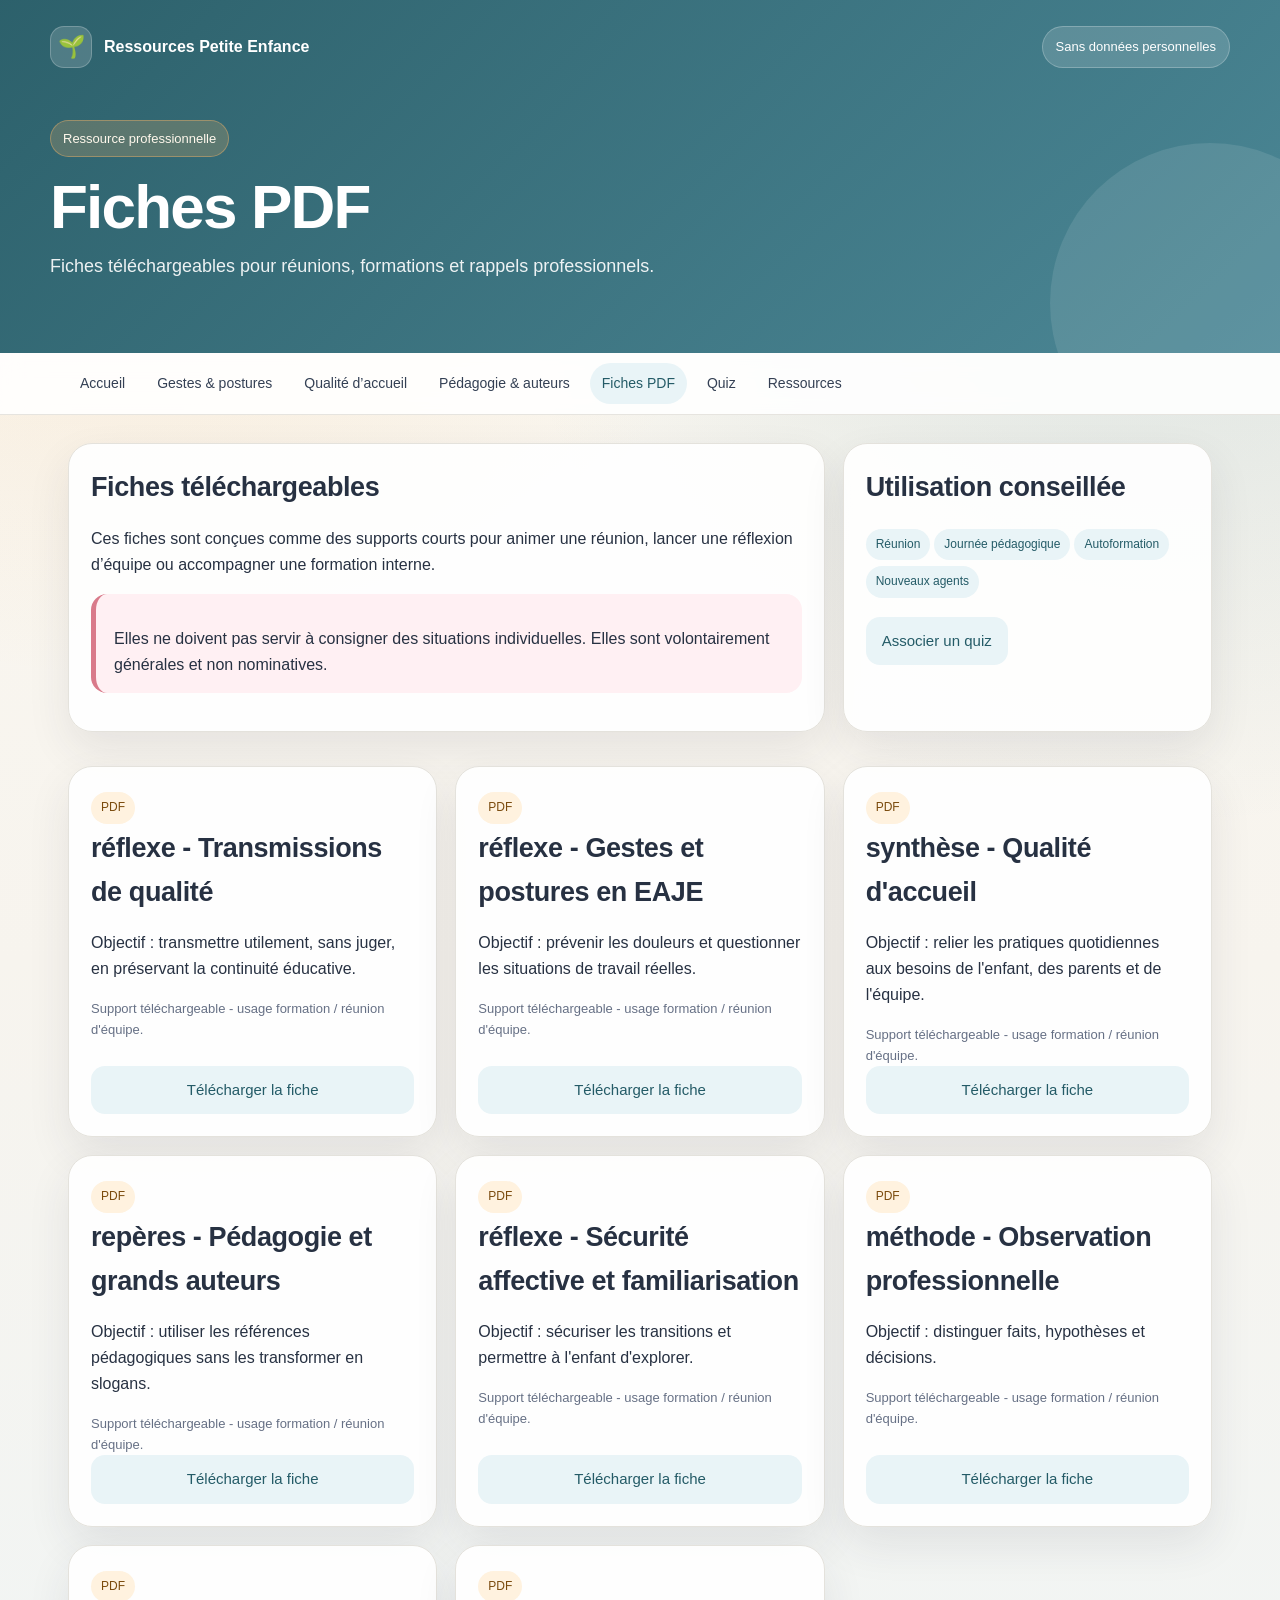
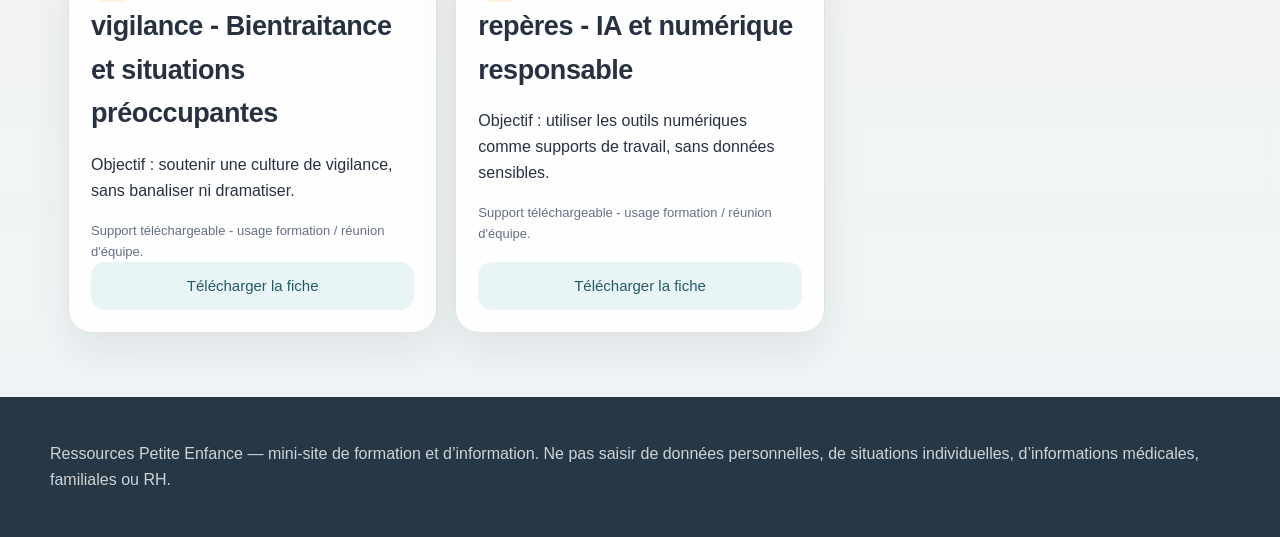
==== fiches.html @ 7a2f5517 "Add files via upload" ====
<!doctype html><html lang="fr"><head><meta charset="utf-8"><meta name="viewport" content="width=device-width, initial-scale=1"><title>Fiches PDF · Ressources Petite Enfance</title><meta name="description" content="Fiches téléchargeables pour réunions, formations et rappels professionnels."><link rel="stylesheet" href="style.css"></head><body><header class="site-header"><div class="header-inner"><div class="header-top"><div class="logo"><span class="logo-mark">🌱</span><span>Ressources Petite Enfance</span></div><span class="top-pill">Sans données personnelles</span></div><div class="hero"><span class="eyebrow">Ressource professionnelle</span><h1>Fiches PDF</h1><p>Fiches téléchargeables pour réunions, formations et rappels professionnels.</p></div></div></header><nav class="navbar"><div class="nav-inner"><a class="nav-link " href="index.html">Accueil</a>
<a class="nav-link " href="gestes-postures.html">Gestes & postures</a>
<a class="nav-link " href="qualite-accueil.html">Qualité d’accueil</a>
<a class="nav-link " href="pedagogie-auteurs.html">Pédagogie & auteurs</a>
<a class="nav-link active" href="fiches.html">Fiches PDF</a>
<a class="nav-link " href="quiz.html">Quiz</a>
<a class="nav-link " href="ressources.html">Ressources</a></div></nav><main>
<section class="grid"><article class="card span-8"><h2>Fiches téléchargeables</h2><p>Ces fiches sont conçues comme des supports courts pour animer une réunion, lancer une réflexion d’équipe ou accompagner une formation interne.</p><div class="callout warning"><p>Elles ne doivent pas servir à consigner des situations individuelles. Elles sont volontairement générales et non nominatives.</p></div></article><aside class="card span-4"><h2>Utilisation conseillée</h2><p><span class="pill">Réunion</span><span class="pill">Journée pédagogique</span><span class="pill">Autoformation</span><span class="pill">Nouveaux agents</span></p><a class="btn ghost" href="quiz.html">Associer un quiz</a></aside></section>
<section class="section-block download-grid"><article class="card download-card"><div><span class="pill orange">PDF</span><h2>réflexe - Transmissions de qualité</h2><p>Objectif : transmettre utilement, sans juger, en préservant la continuité éducative.</p><p class="meta">Support téléchargeable - usage formation / réunion d'équipe.</p></div><a class="btn ghost" href="fiche-transmissions-qualite.pdf" download>Télécharger la fiche</a></article><article class="card download-card"><div><span class="pill orange">PDF</span><h2>réflexe - Gestes et postures en EAJE</h2><p>Objectif : prévenir les douleurs et questionner les situations de travail réelles.</p><p class="meta">Support téléchargeable - usage formation / réunion d'équipe.</p></div><a class="btn ghost" href="fiche-gestes-postures-eaje.pdf" download>Télécharger la fiche</a></article><article class="card download-card"><div><span class="pill orange">PDF</span><h2>synthèse - Qualité d&#x27;accueil</h2><p>Objectif : relier les pratiques quotidiennes aux besoins de l&#x27;enfant, des parents et de l&#x27;équipe.</p><p class="meta">Support téléchargeable - usage formation / réunion d'équipe.</p></div><a class="btn ghost" href="fiche-qualite-accueil.pdf" download>Télécharger la fiche</a></article><article class="card download-card"><div><span class="pill orange">PDF</span><h2>repères - Pédagogie et grands auteurs</h2><p>Objectif : utiliser les références pédagogiques sans les transformer en slogans.</p><p class="meta">Support téléchargeable - usage formation / réunion d'équipe.</p></div><a class="btn ghost" href="fiche-pedagogie-auteurs.pdf" download>Télécharger la fiche</a></article><article class="card download-card"><div><span class="pill orange">PDF</span><h2>réflexe - Sécurité affective et familiarisation</h2><p>Objectif : sécuriser les transitions et permettre à l&#x27;enfant d&#x27;explorer.</p><p class="meta">Support téléchargeable - usage formation / réunion d'équipe.</p></div><a class="btn ghost" href="fiche-securite-affective-familiarisation.pdf" download>Télécharger la fiche</a></article><article class="card download-card"><div><span class="pill orange">PDF</span><h2>méthode - Observation professionnelle</h2><p>Objectif : distinguer faits, hypothèses et décisions.</p><p class="meta">Support téléchargeable - usage formation / réunion d'équipe.</p></div><a class="btn ghost" href="fiche-observation-professionnelle.pdf" download>Télécharger la fiche</a></article><article class="card download-card"><div><span class="pill orange">PDF</span><h2>vigilance - Bientraitance et situations préoccupantes</h2><p>Objectif : soutenir une culture de vigilance, sans banaliser ni dramatiser.</p><p class="meta">Support téléchargeable - usage formation / réunion d'équipe.</p></div><a class="btn ghost" href="fiche-bientraitance-vigilance.pdf" download>Télécharger la fiche</a></article><article class="card download-card"><div><span class="pill orange">PDF</span><h2>repères - IA et numérique responsable</h2><p>Objectif : utiliser les outils numériques comme supports de travail, sans données sensibles.</p><p class="meta">Support téléchargeable - usage formation / réunion d'équipe.</p></div><a class="btn ghost" href="fiche-ia-numerique-responsable.pdf" download>Télécharger la fiche</a></article></section>
</main><footer><div class="footer-inner"><p>Ressources Petite Enfance — mini-site de formation et d’information. Ne pas saisir de données personnelles, de situations individuelles, d’informations médicales, familiales ou RH.</p></div></footer><script src="quiz-data.js"></script><script src="app.js"></script></body></html>
---- style.css ----
:root{--fond:#f7f4ee;--texte:#273142;--muted:#667085;--primary:#3f7f8f;--primary-dark:#245b67;--secondary:#f2b366;--soft:#e9f4f7;--card:#fff;--border:#e4e2dc;--shadow:0 18px 44px rgba(39,49,66,.09);--radius:24px}
*{box-sizing:border-box}html{scroll-behavior:smooth}body{margin:0;font-family:"Segoe UI",Arial,sans-serif;color:var(--texte);background:radial-gradient(circle at 10% 0%,rgba(242,179,102,.23),transparent 28%),radial-gradient(circle at 92% 6%,rgba(63,127,143,.18),transparent 30%),linear-gradient(180deg,#fbf8f1 0%,#f7f4ee 45%,#eef5f7 100%);line-height:1.62}
a{color:var(--primary-dark);text-decoration:none}a:hover{text-decoration:underline}.site-header{position:relative;overflow:hidden;color:#fff;background:linear-gradient(135deg,rgba(36,91,103,.96),rgba(63,127,143,.92));padding:26px 18px 34px}.site-header:after{content:"";position:absolute;right:-90px;bottom:-110px;width:320px;height:320px;border-radius:50%;background:rgba(255,255,255,.1)}
.header-inner,.nav-inner,main,.footer-inner{max-width:1180px;margin:0 auto}.header-top{display:flex;align-items:center;justify-content:space-between;gap:18px;position:relative;z-index:2}.logo{display:flex;align-items:center;gap:12px;font-weight:750}.logo-mark{width:42px;height:42px;border-radius:14px;display:grid;place-items:center;background:rgba(255,255,255,.16);border:1px solid rgba(255,255,255,.22);font-size:22px}.top-pill{background:rgba(255,255,255,.15);border:1px solid rgba(255,255,255,.24);padding:9px 13px;border-radius:999px;font-size:13px}
.hero{position:relative;z-index:2;padding:52px 0 16px;max-width:900px}.eyebrow{display:inline-flex;color:#fff8ec;background:rgba(242,179,102,.22);border:1px solid rgba(242,179,102,.42);border-radius:999px;padding:7px 12px;font-size:13px;margin-bottom:18px}.hero h1{margin:0 0 14px;font-size:clamp(34px,6vw,62px);line-height:1.02;letter-spacing:-1.8px}.hero p{margin:0 0 22px;max-width:790px;color:rgba(255,255,255,.91);font-size:18px}.hero-actions{display:flex;flex-wrap:wrap;gap:12px}
.btn{border:0;cursor:pointer;display:inline-flex;align-items:center;justify-content:center;gap:9px;padding:12px 16px;border-radius:14px;font-size:15px;color:#fff;background:var(--primary);box-shadow:0 10px 22px rgba(36,91,103,.18);text-decoration:none}.btn:hover{transform:translateY(-1px);text-decoration:none}.btn.secondary{color:#533614;background:var(--secondary)}.btn.ghost{color:var(--primary-dark);background:var(--soft);box-shadow:none}.btn.light{color:#fff;background:rgba(255,255,255,.16);border:1px solid rgba(255,255,255,.24);box-shadow:none}
.navbar{position:sticky;top:0;z-index:50;background:rgba(255,255,255,.88);backdrop-filter:blur(10px);border-bottom:1px solid rgba(228,226,220,.9)}.nav-inner{display:flex;align-items:center;gap:8px;overflow-x:auto;padding:10px 18px}.nav-link{white-space:nowrap;color:#344054;padding:9px 12px;border-radius:999px;font-size:14px}.nav-link:hover,.nav-link.active{background:var(--soft);color:var(--primary-dark);text-decoration:none}
main{padding:28px 18px 64px}.grid{display:grid;grid-template-columns:repeat(12,1fr);gap:18px}.card{background:rgba(255,255,255,.92);border:1px solid var(--border);border-radius:var(--radius);box-shadow:var(--shadow);padding:22px}.span-3{grid-column:span 3}.span-4{grid-column:span 4}.span-5{grid-column:span 5}.span-6{grid-column:span 6}.span-7{grid-column:span 7}.span-8{grid-column:span 8}.span-12{grid-column:span 12}.card h2{font-size:27px;letter-spacing:-.4px;margin:0 0 12px}.card h3{font-size:20px;margin:0 0 10px}.card p:last-child{margin-bottom:0}
.icon{width:46px;height:46px;border-radius:16px;display:grid;place-items:center;background:#fff2df;font-size:23px;flex:0 0 auto}.kpi{display:flex;align-items:flex-start;gap:14px}.pill{display:inline-flex;align-items:center;padding:6px 10px;border-radius:999px;font-size:12px;background:var(--soft);color:var(--primary-dark);margin:3px 4px 3px 0}.pill.green{background:#eaf7ef;color:#286447}.pill.orange{background:#fff2df;color:#7b4b0d}.pill.rose{background:#fff0f3;color:#8b3444}.callout{border-left:5px solid var(--primary);background:rgba(233,244,247,.8);padding:16px 18px;border-radius:16px;margin:16px 0}.callout.warning{border-left-color:#d97a8a;background:#fff0f3}.callout.good{border-left-color:#5fa77a;background:#eaf7ef}
.card-list{display:grid;gap:14px}.resource{display:block;padding:16px;border:1px solid var(--border);border-radius:18px;background:#fff}.resource h3,.resource h4{margin:0 0 8px}.resource p{color:var(--muted);margin:0 0 8px}.section-block{margin-top:34px}.timeline{display:grid;gap:14px}.step{display:grid;grid-template-columns:42px 1fr;gap:14px;align-items:start}.step-number{width:42px;height:42px;display:grid;place-items:center;border-radius:14px;background:var(--primary);color:#fff;font-weight:700}
.author-grid{display:grid;grid-template-columns:repeat(3,1fr);gap:18px}.author-card{border:1px solid var(--border);background:white;border-radius:20px;padding:18px}.author-card h3{margin:0 0 8px}.author-meta{color:var(--muted);font-size:13px;margin-bottom:10px}.search-input{width:100%;padding:13px 14px;border-radius:15px;border:1px solid var(--border);font-size:15px}
.filterbar{display:flex;flex-wrap:wrap;gap:10px;margin:18px 0}.filter-btn{border:1px solid var(--border);background:#fff;color:var(--texte);padding:9px 12px;border-radius:999px;cursor:pointer}.filter-btn.active{background:var(--primary);color:#fff;border-color:var(--primary)}
.quiz-shell{display:grid;grid-template-columns:320px 1fr;gap:18px}.quiz-menu{position:sticky;top:78px;align-self:start}.quiz-choice{width:100%;text-align:left;border:1px solid var(--border);background:#fff;border-radius:16px;padding:13px;margin-bottom:10px;cursor:pointer}.quiz-choice.active{border-color:var(--primary);background:var(--soft)}.quiz-question{border-top:1px solid var(--border);padding:18px 0}.quiz-question:first-child{border-top:0;padding-top:0}.options{display:grid;gap:10px;margin-top:10px}.option{display:flex;gap:10px;align-items:flex-start;border:1px solid var(--border);background:#fff;border-radius:14px;padding:12px;cursor:pointer}.option input{margin-top:5px}.quiz-result{display:none;padding:18px;border-radius:18px;background:var(--soft);margin-top:18px}.correction-item{border-top:1px solid var(--border);padding:14px 0}.correction-item:first-child{border-top:0}.correct{color:#26764e}.wrong{color:#a33a49}.small{font-size:13px;color:var(--muted)}hr.soft{border:0;border-top:1px solid var(--border);margin:18px 0}
footer{background:#263846;color:#fff;padding:28px 18px}footer p{color:rgba(255,255,255,.78)}
@media(max-width:980px){.span-3,.span-4,.span-5,.span-6,.span-7,.span-8,.span-12{grid-column:span 12}.author-grid{grid-template-columns:1fr 1fr}.quiz-shell{grid-template-columns:1fr}.quiz-menu{position:static}}@media(max-width:640px){.header-top{align-items:flex-start;flex-direction:column}.hero{padding-top:38px}.author-grid{grid-template-columns:1fr}.card{padding:18px}}

.download-grid{display:grid;grid-template-columns:repeat(3,1fr);gap:18px}
.download-card{display:flex;flex-direction:column;justify-content:space-between;min-height:230px}
.download-card .meta{color:var(--muted);font-size:13px;margin:8px 0 12px}
.quiz-tag{display:inline-flex;border-radius:999px;padding:5px 9px;background:#fff2df;color:#7b4b0d;font-size:12px;margin-bottom:8px}
@media(max-width:980px){.download-grid{grid-template-columns:1fr 1fr}}
@media(max-width:640px){.download-grid{grid-template-columns:1fr}}
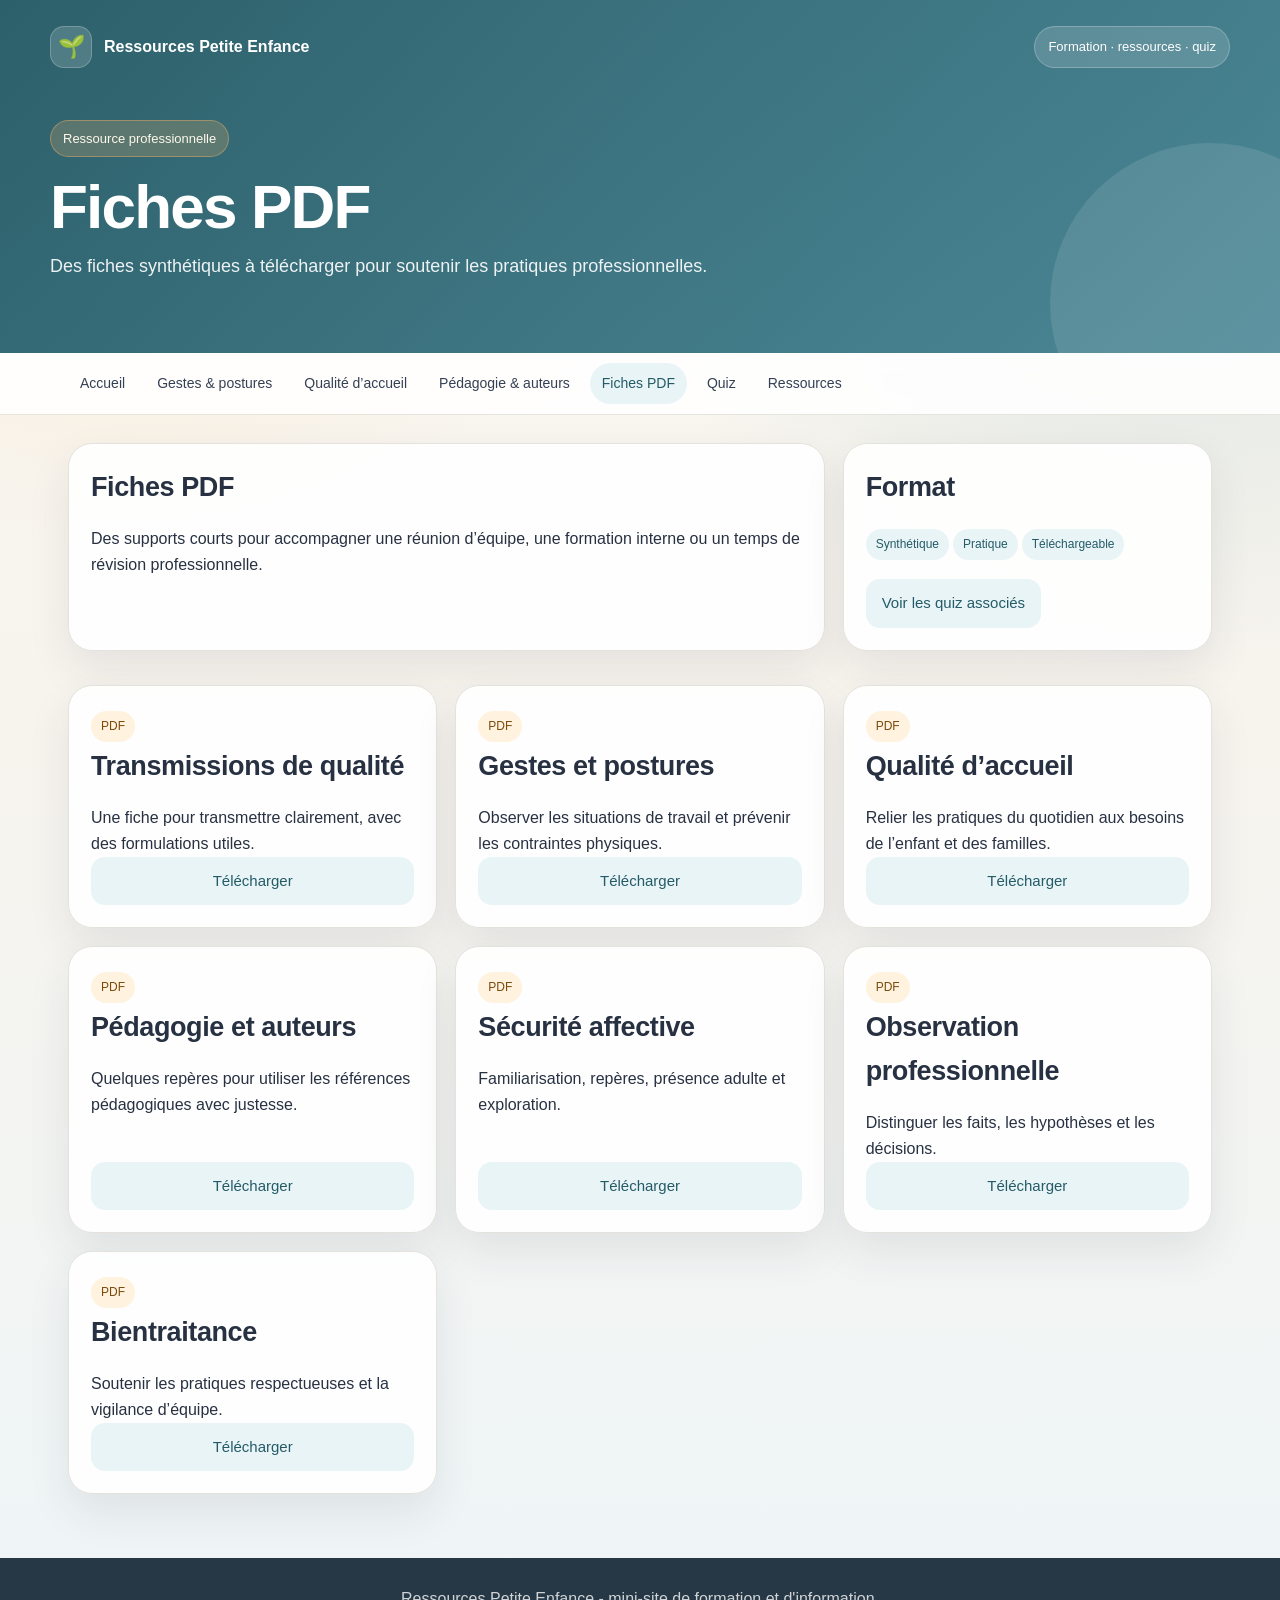
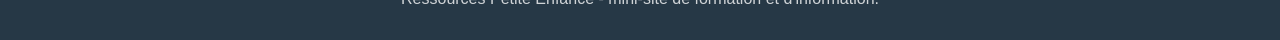
==== commit 0d03844d: "Add files via upload" ====
--- a/fiches.html
+++ b/fiches.html
@@ -1,10 +1,20 @@
-<!doctype html><html lang="fr"><head><meta charset="utf-8"><meta name="viewport" content="width=device-width, initial-scale=1"><title>Fiches PDF · Ressources Petite Enfance</title><meta name="description" content="Fiches téléchargeables pour réunions, formations et rappels professionnels."><link rel="stylesheet" href="style.css"></head><body><header class="site-header"><div class="header-inner"><div class="header-top"><div class="logo"><span class="logo-mark">🌱</span><span>Ressources Petite Enfance</span></div><span class="top-pill">Sans données personnelles</span></div><div class="hero"><span class="eyebrow">Ressource professionnelle</span><h1>Fiches PDF</h1><p>Fiches téléchargeables pour réunions, formations et rappels professionnels.</p></div></div></header><nav class="navbar"><div class="nav-inner"><a class="nav-link " href="index.html">Accueil</a>
+<!doctype html><html lang="fr"><head><meta charset="utf-8"><meta name="viewport" content="width=device-width, initial-scale=1"><title>Fiches PDF · Ressources Petite Enfance</title><meta name="description" content="Des fiches synthétiques à télécharger pour soutenir les pratiques professionnelles."><link rel="stylesheet" href="style.css"></head><body><header class="site-header"><div class="header-inner"><div class="header-top"><div class="logo"><span class="logo-mark">🌱</span><span>Ressources Petite Enfance</span></div><span class="top-pill">Formation · ressources · quiz</span></div><div class="hero"><span class="eyebrow">Ressource professionnelle</span><h1>Fiches PDF</h1><p>Des fiches synthétiques à télécharger pour soutenir les pratiques professionnelles.</p></div></div></header><nav class="navbar"><div class="nav-inner"><a class="nav-link " href="index.html">Accueil</a>
 <a class="nav-link " href="gestes-postures.html">Gestes & postures</a>
 <a class="nav-link " href="qualite-accueil.html">Qualité d’accueil</a>
 <a class="nav-link " href="pedagogie-auteurs.html">Pédagogie & auteurs</a>
 <a class="nav-link active" href="fiches.html">Fiches PDF</a>
 <a class="nav-link " href="quiz.html">Quiz</a>
 <a class="nav-link " href="ressources.html">Ressources</a></div></nav><main>
-<section class="grid"><article class="card span-8"><h2>Fiches téléchargeables</h2><p>Ces fiches sont conçues comme des supports courts pour animer une réunion, lancer une réflexion d’équipe ou accompagner une formation interne.</p><div class="callout warning"><p>Elles ne doivent pas servir à consigner des situations individuelles. Elles sont volontairement générales et non nominatives.</p></div></article><aside class="card span-4"><h2>Utilisation conseillée</h2><p><span class="pill">Réunion</span><span class="pill">Journée pédagogique</span><span class="pill">Autoformation</span><span class="pill">Nouveaux agents</span></p><a class="btn ghost" href="quiz.html">Associer un quiz</a></aside></section>
-<section class="section-block download-grid"><article class="card download-card"><div><span class="pill orange">PDF</span><h2>réflexe - Transmissions de qualité</h2><p>Objectif : transmettre utilement, sans juger, en préservant la continuité éducative.</p><p class="meta">Support téléchargeable - usage formation / réunion d'équipe.</p></div><a class="btn ghost" href="fiche-transmissions-qualite.pdf" download>Télécharger la fiche</a></article><article class="card download-card"><div><span class="pill orange">PDF</span><h2>réflexe - Gestes et postures en EAJE</h2><p>Objectif : prévenir les douleurs et questionner les situations de travail réelles.</p><p class="meta">Support téléchargeable - usage formation / réunion d'équipe.</p></div><a class="btn ghost" href="fiche-gestes-postures-eaje.pdf" download>Télécharger la fiche</a></article><article class="card download-card"><div><span class="pill orange">PDF</span><h2>synthèse - Qualité d&#x27;accueil</h2><p>Objectif : relier les pratiques quotidiennes aux besoins de l&#x27;enfant, des parents et de l&#x27;équipe.</p><p class="meta">Support téléchargeable - usage formation / réunion d'équipe.</p></div><a class="btn ghost" href="fiche-qualite-accueil.pdf" download>Télécharger la fiche</a></article><article class="card download-card"><div><span class="pill orange">PDF</span><h2>repères - Pédagogie et grands auteurs</h2><p>Objectif : utiliser les références pédagogiques sans les transformer en slogans.</p><p class="meta">Support téléchargeable - usage formation / réunion d'équipe.</p></div><a class="btn ghost" href="fiche-pedagogie-auteurs.pdf" download>Télécharger la fiche</a></article><article class="card download-card"><div><span class="pill orange">PDF</span><h2>réflexe - Sécurité affective et familiarisation</h2><p>Objectif : sécuriser les transitions et permettre à l&#x27;enfant d&#x27;explorer.</p><p class="meta">Support téléchargeable - usage formation / réunion d'équipe.</p></div><a class="btn ghost" href="fiche-securite-affective-familiarisation.pdf" download>Télécharger la fiche</a></article><article class="card download-card"><div><span class="pill orange">PDF</span><h2>méthode - Observation professionnelle</h2><p>Objectif : distinguer faits, hypothèses et décisions.</p><p class="meta">Support téléchargeable - usage formation / réunion d'équipe.</p></div><a class="btn ghost" href="fiche-observation-professionnelle.pdf" download>Télécharger la fiche</a></article><article class="card download-card"><div><span class="pill orange">PDF</span><h2>vigilance - Bientraitance et situations préoccupantes</h2><p>Objectif : soutenir une culture de vigilance, sans banaliser ni dramatiser.</p><p class="meta">Support téléchargeable - usage formation / réunion d'équipe.</p></div><a class="btn ghost" href="fiche-bientraitance-vigilance.pdf" download>Télécharger la fiche</a></article><article class="card download-card"><div><span class="pill orange">PDF</span><h2>repères - IA et numérique responsable</h2><p>Objectif : utiliser les outils numériques comme supports de travail, sans données sensibles.</p><p class="meta">Support téléchargeable - usage formation / réunion d'équipe.</p></div><a class="btn ghost" href="fiche-ia-numerique-responsable.pdf" download>Télécharger la fiche</a></article></section>
-</main><footer><div class="footer-inner"><p>Ressources Petite Enfance — mini-site de formation et d’information. Ne pas saisir de données personnelles, de situations individuelles, d’informations médicales, familiales ou RH.</p></div></footer><script src="quiz-data.js"></script><script src="app.js"></script></body></html>+<section class="grid">
+  <article class="card span-8">
+    <h2>Fiches PDF</h2>
+    <p>Des supports courts pour accompagner une réunion d’équipe, une formation interne ou un temps de révision professionnelle.</p>
+  </article>
+  <aside class="card span-4">
+    <h2>Format</h2>
+    <p><span class="pill">Synthétique</span><span class="pill">Pratique</span><span class="pill">Téléchargeable</span></p>
+    <a class="btn ghost" href="quiz.html">Voir les quiz associés</a>
+  </aside>
+</section>
+<section class="section-block download-grid"><article class="card download-card"><div><span class="pill orange">PDF</span><h2>Transmissions de qualité</h2><p>Une fiche pour transmettre clairement, avec des formulations utiles.</p></div><a class="btn ghost" href="fiche-transmissions-qualite.pdf" download>Télécharger</a></article><article class="card download-card"><div><span class="pill orange">PDF</span><h2>Gestes et postures</h2><p>Observer les situations de travail et prévenir les contraintes physiques.</p></div><a class="btn ghost" href="fiche-gestes-postures-eaje.pdf" download>Télécharger</a></article><article class="card download-card"><div><span class="pill orange">PDF</span><h2>Qualité d’accueil</h2><p>Relier les pratiques du quotidien aux besoins de l’enfant et des familles.</p></div><a class="btn ghost" href="fiche-qualite-accueil.pdf" download>Télécharger</a></article><article class="card download-card"><div><span class="pill orange">PDF</span><h2>Pédagogie et auteurs</h2><p>Quelques repères pour utiliser les références pédagogiques avec justesse.</p></div><a class="btn ghost" href="fiche-pedagogie-auteurs.pdf" download>Télécharger</a></article><article class="card download-card"><div><span class="pill orange">PDF</span><h2>Sécurité affective</h2><p>Familiarisation, repères, présence adulte et exploration.</p></div><a class="btn ghost" href="fiche-securite-affective-familiarisation.pdf" download>Télécharger</a></article><article class="card download-card"><div><span class="pill orange">PDF</span><h2>Observation professionnelle</h2><p>Distinguer les faits, les hypothèses et les décisions.</p></div><a class="btn ghost" href="fiche-observation-professionnelle.pdf" download>Télécharger</a></article><article class="card download-card"><div><span class="pill orange">PDF</span><h2>Bientraitance</h2><p>Soutenir les pratiques respectueuses et la vigilance d’équipe.</p></div><a class="btn ghost" href="fiche-bientraitance-vigilance.pdf" download>Télécharger</a></article></section>
+</main><footer><div class="footer-inner"><p>Ressources Petite Enfance - mini-site de formation et d'information.</p></div></footer><script src="quiz-data.js"></script><script src="app.js"></script></body></html>
--- a/style.css
+++ b/style.css
@@ -21,3 +21,14 @@
 .quiz-tag{display:inline-flex;border-radius:999px;padding:5px 9px;background:#fff2df;color:#7b4b0d;font-size:12px;margin-bottom:8px}
 @media(max-width:980px){.download-grid{grid-template-columns:1fr 1fr}}
 @media(max-width:640px){.download-grid{grid-template-columns:1fr}}
+
+.hero-visual{display:grid;grid-template-columns:1.05fr .95fr;gap:24px;align-items:center}
+.visual-board{min-height:310px;border-radius:34px;background:linear-gradient(135deg,#fff2df,#e9f4f7);position:relative;overflow:hidden;border:1px solid rgba(255,255,255,.5);box-shadow:var(--shadow)}
+.visual-board:before{content:"";position:absolute;width:170px;height:170px;border-radius:50%;background:rgba(63,127,143,.18);left:28px;top:34px}
+.visual-board:after{content:"";position:absolute;width:210px;height:210px;border-radius:50%;background:rgba(242,179,102,.32);right:-44px;bottom:-44px}
+.visual-item{position:absolute;background:rgba(255,255,255,.86);border:1px solid rgba(228,226,220,.85);border-radius:22px;padding:16px;box-shadow:0 12px 28px rgba(39,49,66,.1)}
+.visual-item.one{left:38px;top:54px}.visual-item.two{right:44px;top:72px}.visual-item.three{left:90px;bottom:52px}.visual-item .big{font-size:34px;display:block}.visual-item span:last-child{font-weight:700;color:var(--primary-dark)}
+.home-intro{font-size:18px;color:var(--muted);max-width:760px}
+.clean-links{display:grid;grid-template-columns:repeat(4,1fr);gap:16px}.clean-card{background:rgba(255,255,255,.92);border:1px solid var(--border);border-radius:26px;padding:22px;box-shadow:var(--shadow);min-height:210px;transition:.15s ease}.clean-card:hover{transform:translateY(-3px);text-decoration:none}.clean-card .emoji{font-size:36px;margin-bottom:10px;display:block}.clean-card h2{font-size:21px;margin:0 0 8px}.clean-card p{color:var(--muted);margin:0}.simple-title{margin:0 0 20px}.simple-title h2{font-size:30px;letter-spacing:-.6px;margin:0 0 8px}.simple-title p{color:var(--muted);max-width:780px}.footer-inner p{margin:0;text-align:center}
+@media(max-width:980px){.hero-visual{grid-template-columns:1fr}.clean-links{grid-template-columns:1fr 1fr}}
+@media(max-width:640px){.clean-links{grid-template-columns:1fr}.visual-board{min-height:250px}.visual-item{padding:12px}.visual-item.one{left:18px;top:34px}.visual-item.two{right:18px;top:62px}.visual-item.three{left:42px;bottom:34px}}
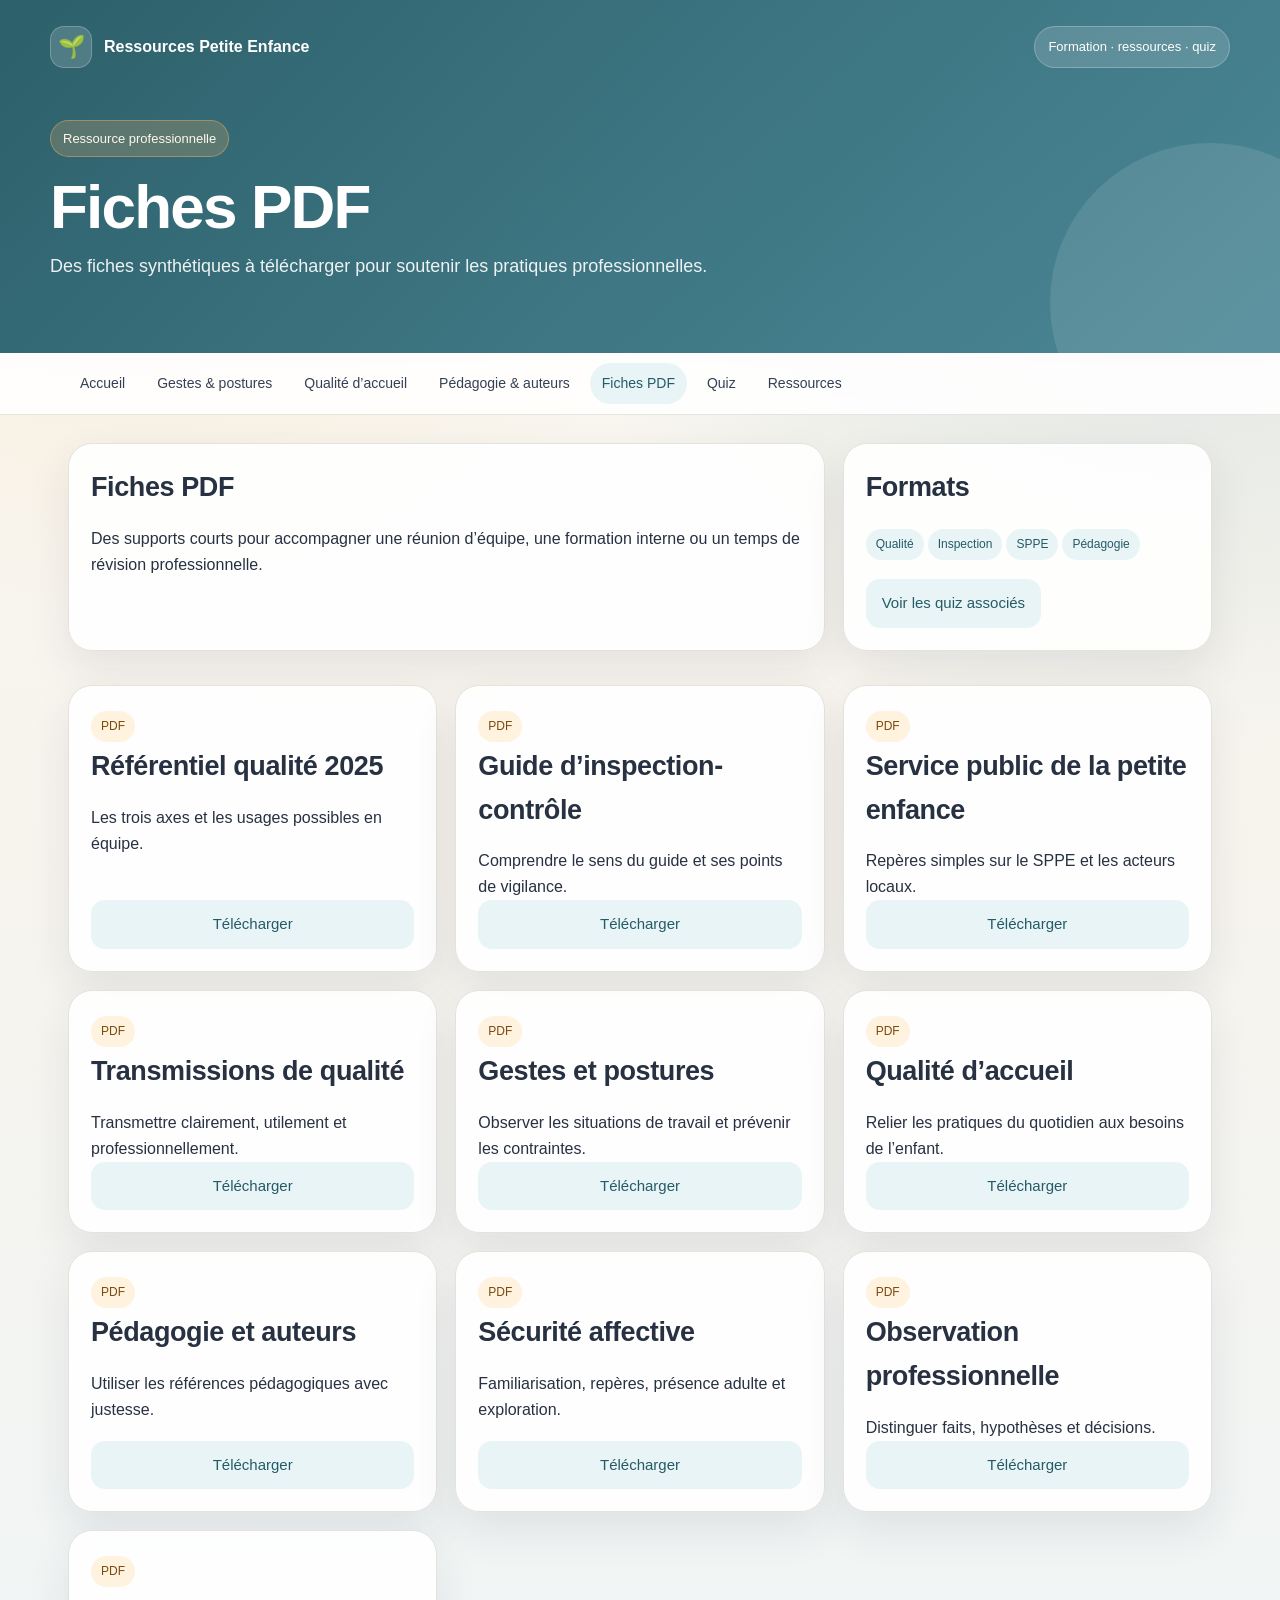
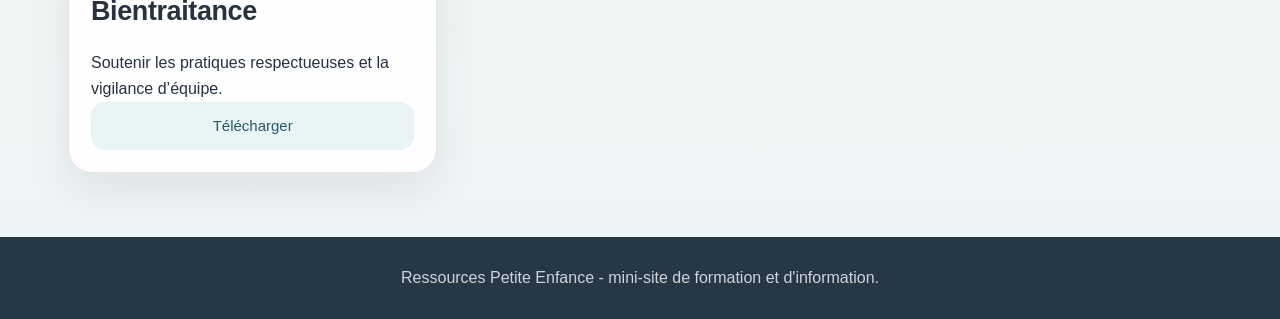
==== commit 4215c370: "Add files via upload" ====
--- a/fiches.html
+++ b/fiches.html
@@ -11,10 +11,10 @@
     <p>Des supports courts pour accompagner une réunion d’équipe, une formation interne ou un temps de révision professionnelle.</p>
   </article>
   <aside class="card span-4">
-    <h2>Format</h2>
-    <p><span class="pill">Synthétique</span><span class="pill">Pratique</span><span class="pill">Téléchargeable</span></p>
+    <h2>Formats</h2>
+    <p><span class="pill">Qualité</span><span class="pill">Inspection</span><span class="pill">SPPE</span><span class="pill">Pédagogie</span></p>
     <a class="btn ghost" href="quiz.html">Voir les quiz associés</a>
   </aside>
 </section>
-<section class="section-block download-grid"><article class="card download-card"><div><span class="pill orange">PDF</span><h2>Transmissions de qualité</h2><p>Une fiche pour transmettre clairement, avec des formulations utiles.</p></div><a class="btn ghost" href="fiche-transmissions-qualite.pdf" download>Télécharger</a></article><article class="card download-card"><div><span class="pill orange">PDF</span><h2>Gestes et postures</h2><p>Observer les situations de travail et prévenir les contraintes physiques.</p></div><a class="btn ghost" href="fiche-gestes-postures-eaje.pdf" download>Télécharger</a></article><article class="card download-card"><div><span class="pill orange">PDF</span><h2>Qualité d’accueil</h2><p>Relier les pratiques du quotidien aux besoins de l’enfant et des familles.</p></div><a class="btn ghost" href="fiche-qualite-accueil.pdf" download>Télécharger</a></article><article class="card download-card"><div><span class="pill orange">PDF</span><h2>Pédagogie et auteurs</h2><p>Quelques repères pour utiliser les références pédagogiques avec justesse.</p></div><a class="btn ghost" href="fiche-pedagogie-auteurs.pdf" download>Télécharger</a></article><article class="card download-card"><div><span class="pill orange">PDF</span><h2>Sécurité affective</h2><p>Familiarisation, repères, présence adulte et exploration.</p></div><a class="btn ghost" href="fiche-securite-affective-familiarisation.pdf" download>Télécharger</a></article><article class="card download-card"><div><span class="pill orange">PDF</span><h2>Observation professionnelle</h2><p>Distinguer les faits, les hypothèses et les décisions.</p></div><a class="btn ghost" href="fiche-observation-professionnelle.pdf" download>Télécharger</a></article><article class="card download-card"><div><span class="pill orange">PDF</span><h2>Bientraitance</h2><p>Soutenir les pratiques respectueuses et la vigilance d’équipe.</p></div><a class="btn ghost" href="fiche-bientraitance-vigilance.pdf" download>Télécharger</a></article></section>
+<section class="section-block download-grid"><article class="card download-card"><div><span class="pill orange">PDF</span><h2>Référentiel qualité 2025</h2><p>Les trois axes et les usages possibles en équipe.</p></div><a class="btn ghost" href="fiche-referentiel-qualite-2025.pdf" download>Télécharger</a></article><article class="card download-card"><div><span class="pill orange">PDF</span><h2>Guide d’inspection-contrôle</h2><p>Comprendre le sens du guide et ses points de vigilance.</p></div><a class="btn ghost" href="fiche-guide-inspection-controle.pdf" download>Télécharger</a></article><article class="card download-card"><div><span class="pill orange">PDF</span><h2>Service public de la petite enfance</h2><p>Repères simples sur le SPPE et les acteurs locaux.</p></div><a class="btn ghost" href="fiche-sppe.pdf" download>Télécharger</a></article><article class="card download-card"><div><span class="pill orange">PDF</span><h2>Transmissions de qualité</h2><p>Transmettre clairement, utilement et professionnellement.</p></div><a class="btn ghost" href="fiche-transmissions-qualite.pdf" download>Télécharger</a></article><article class="card download-card"><div><span class="pill orange">PDF</span><h2>Gestes et postures</h2><p>Observer les situations de travail et prévenir les contraintes.</p></div><a class="btn ghost" href="fiche-gestes-postures-eaje.pdf" download>Télécharger</a></article><article class="card download-card"><div><span class="pill orange">PDF</span><h2>Qualité d’accueil</h2><p>Relier les pratiques du quotidien aux besoins de l’enfant.</p></div><a class="btn ghost" href="fiche-qualite-accueil.pdf" download>Télécharger</a></article><article class="card download-card"><div><span class="pill orange">PDF</span><h2>Pédagogie et auteurs</h2><p>Utiliser les références pédagogiques avec justesse.</p></div><a class="btn ghost" href="fiche-pedagogie-auteurs.pdf" download>Télécharger</a></article><article class="card download-card"><div><span class="pill orange">PDF</span><h2>Sécurité affective</h2><p>Familiarisation, repères, présence adulte et exploration.</p></div><a class="btn ghost" href="fiche-securite-affective-familiarisation.pdf" download>Télécharger</a></article><article class="card download-card"><div><span class="pill orange">PDF</span><h2>Observation professionnelle</h2><p>Distinguer faits, hypothèses et décisions.</p></div><a class="btn ghost" href="fiche-observation-professionnelle.pdf" download>Télécharger</a></article><article class="card download-card"><div><span class="pill orange">PDF</span><h2>Bientraitance</h2><p>Soutenir les pratiques respectueuses et la vigilance d’équipe.</p></div><a class="btn ghost" href="fiche-bientraitance-vigilance.pdf" download>Télécharger</a></article></section>
 </main><footer><div class="footer-inner"><p>Ressources Petite Enfance - mini-site de formation et d'information.</p></div></footer><script src="quiz-data.js"></script><script src="app.js"></script></body></html>
--- a/style.css
+++ b/style.css
@@ -32,3 +32,15 @@
 .clean-links{display:grid;grid-template-columns:repeat(4,1fr);gap:16px}.clean-card{background:rgba(255,255,255,.92);border:1px solid var(--border);border-radius:26px;padding:22px;box-shadow:var(--shadow);min-height:210px;transition:.15s ease}.clean-card:hover{transform:translateY(-3px);text-decoration:none}.clean-card .emoji{font-size:36px;margin-bottom:10px;display:block}.clean-card h2{font-size:21px;margin:0 0 8px}.clean-card p{color:var(--muted);margin:0}.simple-title{margin:0 0 20px}.simple-title h2{font-size:30px;letter-spacing:-.6px;margin:0 0 8px}.simple-title p{color:var(--muted);max-width:780px}.footer-inner p{margin:0;text-align:center}
 @media(max-width:980px){.hero-visual{grid-template-columns:1fr}.clean-links{grid-template-columns:1fr 1fr}}
 @media(max-width:640px){.clean-links{grid-template-columns:1fr}.visual-board{min-height:250px}.visual-item{padding:12px}.visual-item.one{left:18px;top:34px}.visual-item.two{right:18px;top:62px}.visual-item.three{left:42px;bottom:34px}}
+
+.source-grid{display:grid;grid-template-columns:repeat(3,1fr);gap:18px}
+.source-card{position:relative;overflow:hidden;min-height:210px}
+.source-card:after{content:"";position:absolute;right:-35px;top:-35px;width:120px;height:120px;border-radius:50%;background:rgba(242,179,102,.18)}
+.source-card .emoji{font-size:34px;display:block;margin-bottom:8px}
+.feature-strip{display:grid;grid-template-columns:repeat(3,1fr);gap:16px;margin-top:24px}
+.feature{border-radius:24px;padding:20px;background:linear-gradient(135deg,rgba(255,255,255,.92),rgba(233,244,247,.86));border:1px solid var(--border)}
+.feature .emoji{font-size:30px;display:block;margin-bottom:8px}
+.hero-mini{display:flex;gap:10px;flex-wrap:wrap;margin-top:18px}
+.hero-mini span{display:inline-flex;padding:8px 12px;border-radius:999px;background:rgba(255,255,255,.16);border:1px solid rgba(255,255,255,.24);color:#fff}
+@media(max-width:980px){.source-grid,.feature-strip{grid-template-columns:1fr 1fr}}
+@media(max-width:640px){.source-grid,.feature-strip{grid-template-columns:1fr}}
